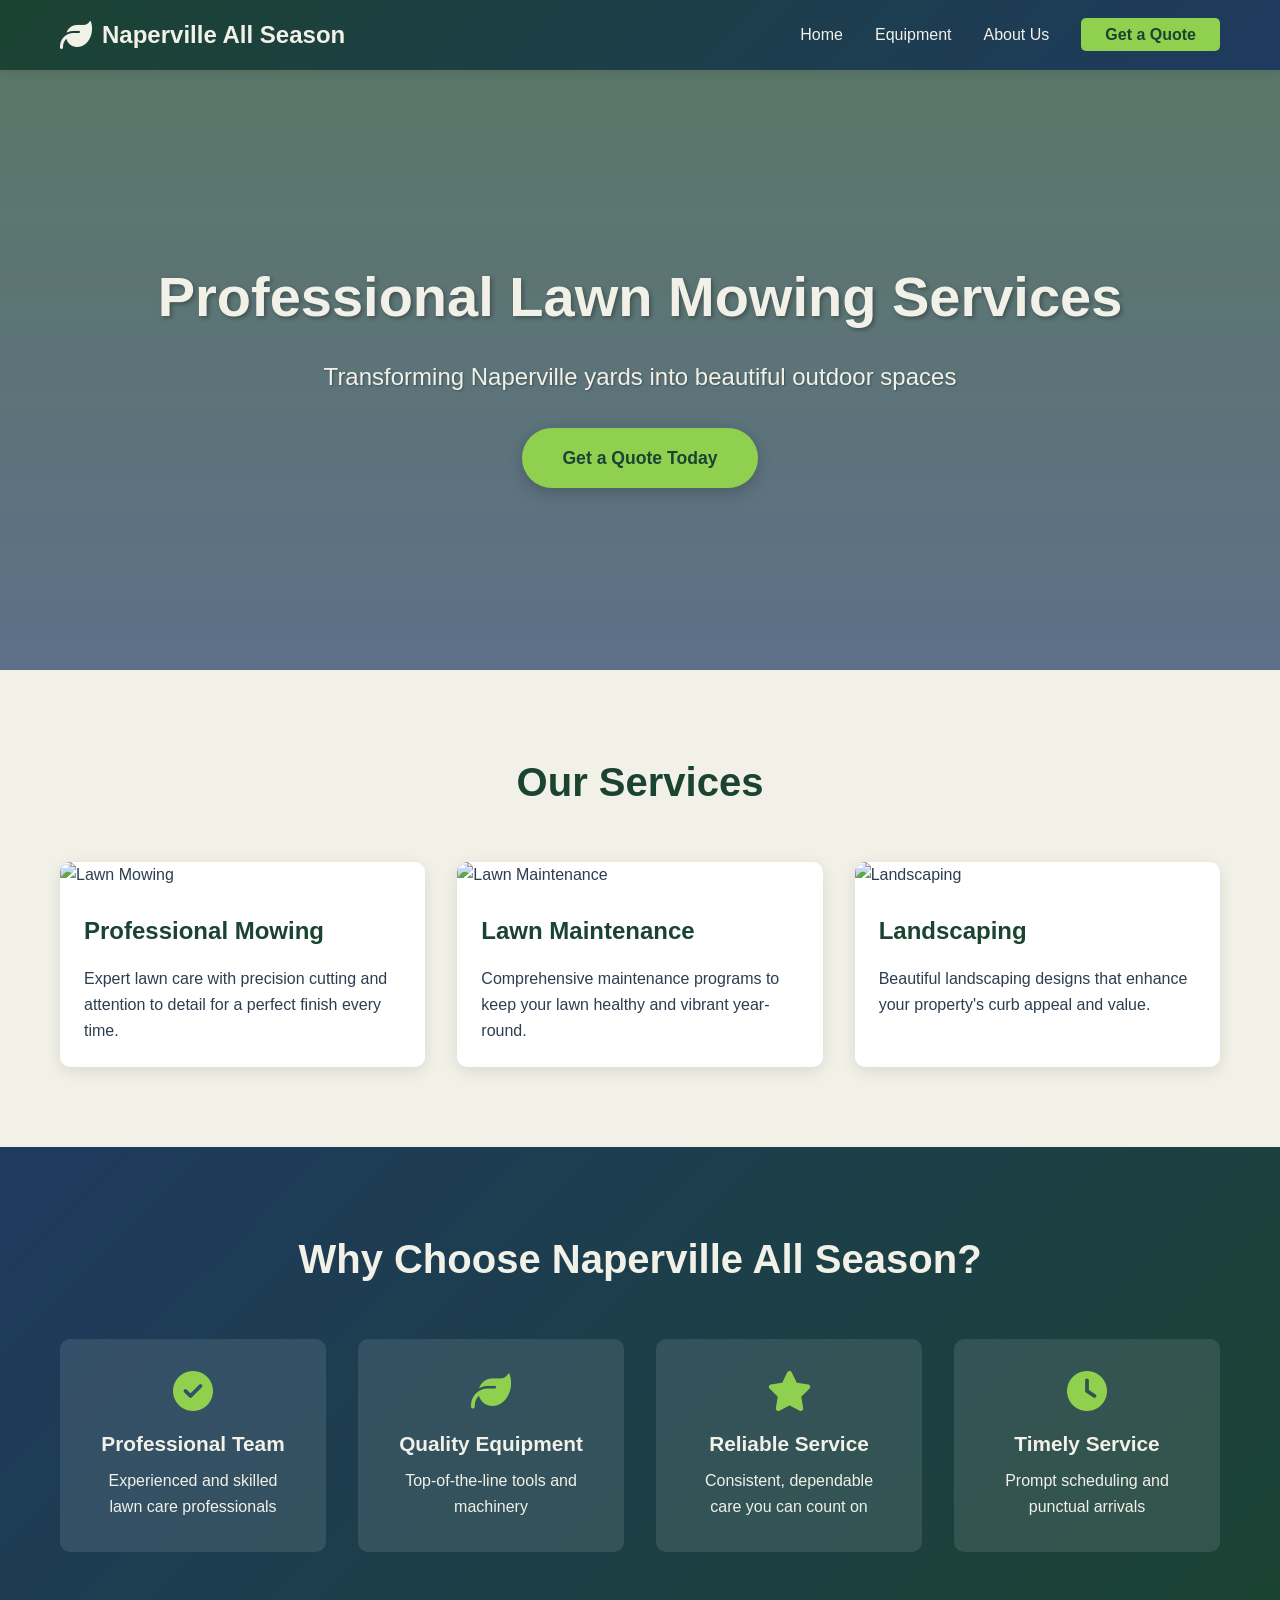
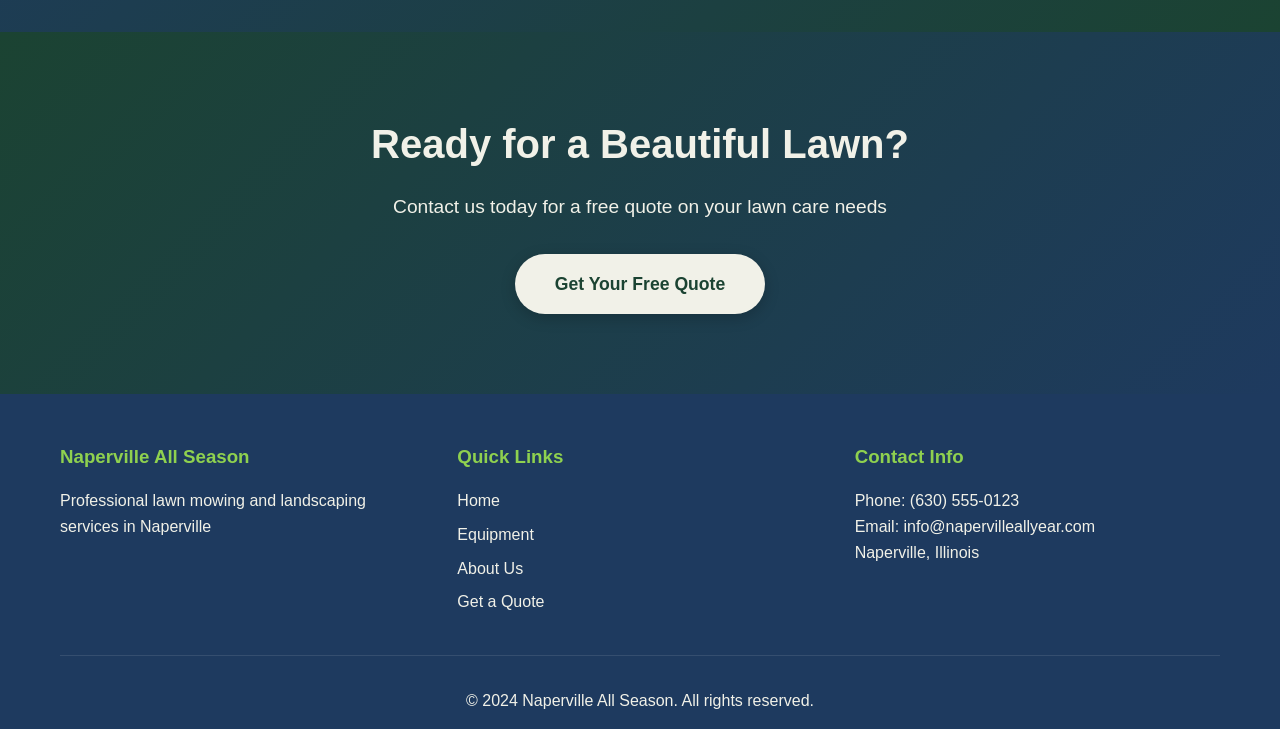
==== index.html @ 15ff48ea "Create main homepage with hero section, services, and professional layout" ====
<!DOCTYPE html>
<html lang="en">
<head>
    <meta charset="UTF-8">
    <meta name="viewport" content="width=device-width, initial-scale=1.0">
    <title>Naperville All Season - Professional Lawn Mowing Services</title>
    <link rel="stylesheet" href="styles.css">
    <link rel="stylesheet" href="https://cdnjs.cloudflare.com/ajax/libs/font-awesome/6.4.0/css/all.min.css">
</head>
<body>
    <!-- Navigation Bar -->
    <nav class="navbar">
        <div class="nav-container">
            <div class="nav-logo">
                <i class="fas fa-leaf"></i>
                <span>Naperville All Season</span>
            </div>
            <ul class="nav-menu">
                <li class="nav-item">
                    <a href="#home" class="nav-link">Home</a>
                </li>
                <li class="nav-item">
                    <a href="equipment.html" class="nav-link">Equipment</a>
                </li>
                <li class="nav-item">
                    <a href="about.html" class="nav-link">About Us</a>
                </li>
                <li class="nav-item">
                    <a href="quote.html" class="nav-link btn-quote">Get a Quote</a>
                </li>
            </ul>
            <div class="hamburger">
                <span></span>
                <span></span>
                <span></span>
            </div>
        </div>
    </nav>

    <!-- Hero Section -->
    <section id="home" class="hero">
        <div class="hero-content">
            <h1>Professional Lawn Mowing Services</h1>
            <p>Transforming Naperville yards into beautiful outdoor spaces</p>
            <a href="quote.html" class="cta-button">Get a Quote Today</a>
        </div>
    </section>

    <!-- Services Overview -->
    <section class="services">
        <div class="container">
            <h2>Our Services</h2>
            <div class="services-grid">
                <div class="service-card">
                    <img src="https://images.unsplash.com/photo-1558618666-fcd25c85cd64?w=500&h=300&fit=crop" alt="Lawn Mowing">
                    <h3>Professional Mowing</h3>
                    <p>Expert lawn care with precision cutting and attention to detail for a perfect finish every time.</p>
                </div>
                <div class="service-card">
                    <img src="https://images.unsplash.com/photo-1574943320219-553eb213f72d?w=500&h=300&fit=crop" alt="Lawn Maintenance">
                    <h3>Lawn Maintenance</h3>
                    <p>Comprehensive maintenance programs to keep your lawn healthy and vibrant year-round.</p>
                </div>
                <div class="service-card">
                    <img src="https://images.unsplash.com/photo-1574263867373-f78145192a18?w=500&h=300&fit=crop" alt="Landscaping">
                    <h3>Landscaping</h3>
                    <p>Beautiful landscaping designs that enhance your property's curb appeal and value.</p>
                </div>
            </div>
        </div>
    </section>

    <!-- Why Choose Us -->
    <section class="why-choose-us">
        <div class="container">
            <h2>Why Choose Naperville All Season?</h2>
            <div class="features-grid">
                <div class="feature">
                    <i class="fas fa-check-circle"></i>
                    <h3>Professional Team</h3>
                    <p>Experienced and skilled lawn care professionals</p>
                </div>
                <div class="feature">
                    <i class="fas fa-leaf"></i>
                    <h3>Quality Equipment</h3>
                    <p>Top-of-the-line tools and machinery</p>
                </div>
                <div class="feature">
                    <i class="fas fa-star"></i>
                    <h3>Reliable Service</h3>
                    <p>Consistent, dependable care you can count on</p>
                </div>
                <div class="feature">
                    <i class="fas fa-clock"></i>
                    <h3>Timely Service</h3>
                    <p>Prompt scheduling and punctual arrivals</p>
                </div>
            </div>
        </div>
    </section>

    <!-- Call to Action -->
    <section class="cta-section">
        <div class="container">
            <h2>Ready for a Beautiful Lawn?</h2>
            <p>Contact us today for a free quote on your lawn care needs</p>
            <a href="quote.html" class="cta-button-white">Get Your Free Quote</a>
        </div>
    </section>

    <!-- Footer -->
    <footer class="footer">
        <div class="container">
            <div class="footer-content">
                <div class="footer-section">
                    <h3>Naperville All Season</h3>
                    <p>Professional lawn mowing and landscaping services in Naperville</p>
                </div>
                <div class="footer-section">
                    <h3>Quick Links</h3>
                    <ul>
                        <li><a href="#home">Home</a></li>
                        <li><a href="equipment.html">Equipment</a></li>
                        <li><a href="about.html">About Us</a></li>
                        <li><a href="quote.html">Get a Quote</a></li>
                    </ul>
                </div>
                <div class="footer-section">
                    <h3>Contact Info</h3>
                    <p>Phone: (630) 555-0123</p>
                    <p>Email: info@napervilleallyear.com</p>
                    <p>Naperville, Illinois</p>
                </div>
            </div>
            <div class="footer-bottom">
                <p>&copy; 2024 Naperville All Season. All rights reserved.</p>
            </div>
        </div>
    </footer>

    <script src="script.js"></script>
</body>
</html>
---- styles.css ----
/* Root Color Variables */
:root {
    --dark-green: #1b4332;
    --cream: #f1f1e8;
    --navy-blue: #1e3a5f;
    --light-accent: #8fd14f;
    --text-dark: #2c3e50;
    --text-light: #f1f1e8;
    --border-color: #e0e0d8;
}

/* Reset and Base Styles */
* {
    margin: 0;
    padding: 0;
    box-sizing: border-box;
}

html {
    scroll-behavior: smooth;
}

body {
    font-family: 'Segoe UI', Tahoma, Geneva, Verdana, sans-serif;
    line-height: 1.6;
    color: var(--text-dark);
    background-color: var(--cream);
}

.container {
    max-width: 1200px;
    margin: 0 auto;
    padding: 0 20px;
}

/* Navigation Bar */
.navbar {
    background: linear-gradient(135deg, var(--dark-green) 0%, var(--navy-blue) 100%);
    padding: 1rem 0;
    position: sticky;
    top: 0;
    z-index: 100;
    box-shadow: 0 2px 10px rgba(0, 0, 0, 0.1);
}

.nav-container {
    max-width: 1200px;
    margin: 0 auto;
    padding: 0 20px;
    display: flex;
    justify-content: space-between;
    align-items: center;
}

.nav-logo {
    display: flex;
    align-items: center;
    gap: 10px;
    color: var(--cream);
    font-size: 1.5rem;
    font-weight: bold;
    text-decoration: none;
}

.nav-logo i {
    font-size: 2rem;
}

.nav-menu {
    display: flex;
    list-style: none;
    gap: 2rem;
    align-items: center;
}

.nav-link {
    color: var(--cream);
    text-decoration: none;
    transition: color 0.3s ease;
    font-weight: 500;
}

.nav-link:hover {
    color: var(--light-accent);
}

.btn-quote {
    background-color: var(--light-accent);
    color: var(--dark-green);
    padding: 0.5rem 1.5rem;
    border-radius: 5px;
    font-weight: bold;
}

.btn-quote:hover {
    background-color: #7bc947;
    color: var(--dark-green);
}

.hamburger {
    display: none;
    flex-direction: column;
    cursor: pointer;
}

.hamburger span {
    width: 25px;
    height: 3px;
    background-color: var(--cream);
    margin: 5px 0;
    transition: 0.3s;
}

/* Hero Section */
.hero {
    background: linear-gradient(rgba(27, 67, 50, 0.7), rgba(30, 58, 95, 0.7)), 
                url('https://images.unsplash.com/photo-1558618666-fcd25c85cd64?w=1200&h=600&fit=crop') center/cover;
    height: 600px;
    display: flex;
    align-items: center;
    justify-content: center;
    text-align: center;
    color: var(--cream);
}

.hero-content h1 {
    font-size: 3.5rem;
    margin-bottom: 1rem;
    text-shadow: 2px 2px 4px rgba(0, 0, 0, 0.3);
}

.hero-content p {
    font-size: 1.5rem;
    margin-bottom: 2rem;
    text-shadow: 1px 1px 2px rgba(0, 0, 0, 0.3);
}

/* CTA Button */
.cta-button {
    display: inline-block;
    background-color: var(--light-accent);
    color: var(--dark-green);
    padding: 1rem 2.5rem;
    border-radius: 50px;
    text-decoration: none;
    font-weight: bold;
    font-size: 1.1rem;
    transition: all 0.3s ease;
    box-shadow: 0 4px 15px rgba(0, 0, 0, 0.2);
}

.cta-button:hover {
    background-color: #7bc947;
    transform: translateY(-2px);
    box-shadow: 0 6px 20px rgba(0, 0, 0, 0.3);
}

.cta-button-white {
    display: inline-block;
    background-color: var(--cream);
    color: var(--dark-green);
    padding: 1rem 2.5rem;
    border-radius: 50px;
    text-decoration: none;
    font-weight: bold;
    font-size: 1.1rem;
    transition: all 0.3s ease;
    box-shadow: 0 4px 15px rgba(0, 0, 0, 0.2);
}

.cta-button-white:hover {
    background-color: #e8e8dc;
    transform: translateY(-2px);
    box-shadow: 0 6px 20px rgba(0, 0, 0, 0.3);
}

/* Services Section */
.services {
    padding: 5rem 0;
    background-color: var(--cream);
}

.services h2 {
    text-align: center;
    font-size: 2.5rem;
    color: var(--dark-green);
    margin-bottom: 3rem;
}

.services-grid {
    display: grid;
    grid-template-columns: repeat(auto-fit, minmax(300px, 1fr));
    gap: 2rem;
}

.service-card {
    background: white;
    border-radius: 10px;
    overflow: hidden;
    box-shadow: 0 4px 15px rgba(0, 0, 0, 0.1);
    transition: transform 0.3s ease, box-shadow 0.3s ease;
}

.service-card:hover {
    transform: translateY(-5px);
    box-shadow: 0 8px 25px rgba(0, 0, 0, 0.15);
}

.service-card img {
    width: 100%;
    height: 200px;
    object-fit: cover;
}

.service-card h3 {
    color: var(--dark-green);
    font-size: 1.5rem;
    padding: 1.5rem 1.5rem 0.5rem;
}

.service-card p {
    padding: 0.5rem 1.5rem 1.5rem;
    color: var(--text-dark);
    line-height: 1.6;
}

/* Why Choose Us Section */
.why-choose-us {
    padding: 5rem 0;
    background: linear-gradient(135deg, var(--navy-blue) 0%, var(--dark-green) 100%);
    color: var(--cream);
}

.why-choose-us h2 {
    text-align: center;
    font-size: 2.5rem;
    margin-bottom: 3rem;
    color: var(--cream);
}

.features-grid {
    display: grid;
    grid-template-columns: repeat(auto-fit, minmax(250px, 1fr));
    gap: 2rem;
}

.feature {
    text-align: center;
    padding: 2rem;
    background: rgba(255, 255, 255, 0.1);
    border-radius: 10px;
    transition: all 0.3s ease;
}

.feature:hover {
    background: rgba(255, 255, 255, 0.15);
    transform: translateY(-5px);
}

.feature i {
    font-size: 2.5rem;
    color: var(--light-accent);
    margin-bottom: 1rem;
}

.feature h3 {
    font-size: 1.3rem;
    margin-bottom: 0.5rem;
}

.feature p {
    font-size: 1rem;
}

/* CTA Section */
.cta-section {
    padding: 5rem 0;
    background: linear-gradient(135deg, var(--dark-green) 0%, var(--navy-blue) 100%);
    text-align: center;
    color: var(--cream);
}

.cta-section h2 {
    font-size: 2.5rem;
    margin-bottom: 1rem;
}

.cta-section p {
    font-size: 1.2rem;
    margin-bottom: 2rem;
}

/* Footer */
.footer {
    background-color: var(--navy-blue);
    color: var(--cream);
    padding: 3rem 0 1rem;
}

.footer-content {
    display: grid;
    grid-template-columns: repeat(auto-fit, minmax(250px, 1fr));
    gap: 2rem;
    margin-bottom: 2rem;
}

.footer-section h3 {
    color: var(--light-accent);
    margin-bottom: 1rem;
}

.footer-section ul {
    list-style: none;
}

.footer-section ul li {
    margin-bottom: 0.5rem;
}

.footer-section a {
    color: var(--cream);
    text-decoration: none;
    transition: color 0.3s ease;
}

.footer-section a:hover {
    color: var(--light-accent);
}

.footer-bottom {
    text-align: center;
    padding-top: 2rem;
    border-top: 1px solid rgba(255, 255, 255, 0.1);
    color: var(--cream);
}

/* Responsive Design */
@media (max-width: 768px) {
    .hamburger {
        display: flex;
    }

    .nav-menu {
        display: none;
    }

    .nav-menu.active {
        position: absolute;
        top: 70px;
        left: 0;
        width: 100%;
        background: var(--dark-green);
        flex-direction: column;
        display: flex;
        gap: 0;
        padding: 1rem 0;
    }

    .nav-item {
        width: 100%;
        padding: 1rem;
        text-align: center;
    }

    .hero {
        height: 400px;
    }

    .hero-content h1 {
        font-size: 2rem;
    }

    .hero-content p {
        font-size: 1rem;
    }

    .services h2,
    .why-choose-us h2,
    .cta-section h2 {
        font-size: 2rem;
    }

    .services-grid,
    .features-grid {
        grid-template-columns: 1fr;
    }
}

@media (max-width: 480px) {
    .nav-logo span {
        display: none;
    }

    .hero {
        height: 300px;
    }

    .hero-content h1 {
        font-size: 1.5rem;
    }

    .cta-button,
    .cta-button-white {
        padding: 0.75rem 1.5rem;
        font-size: 1rem;
    }
}
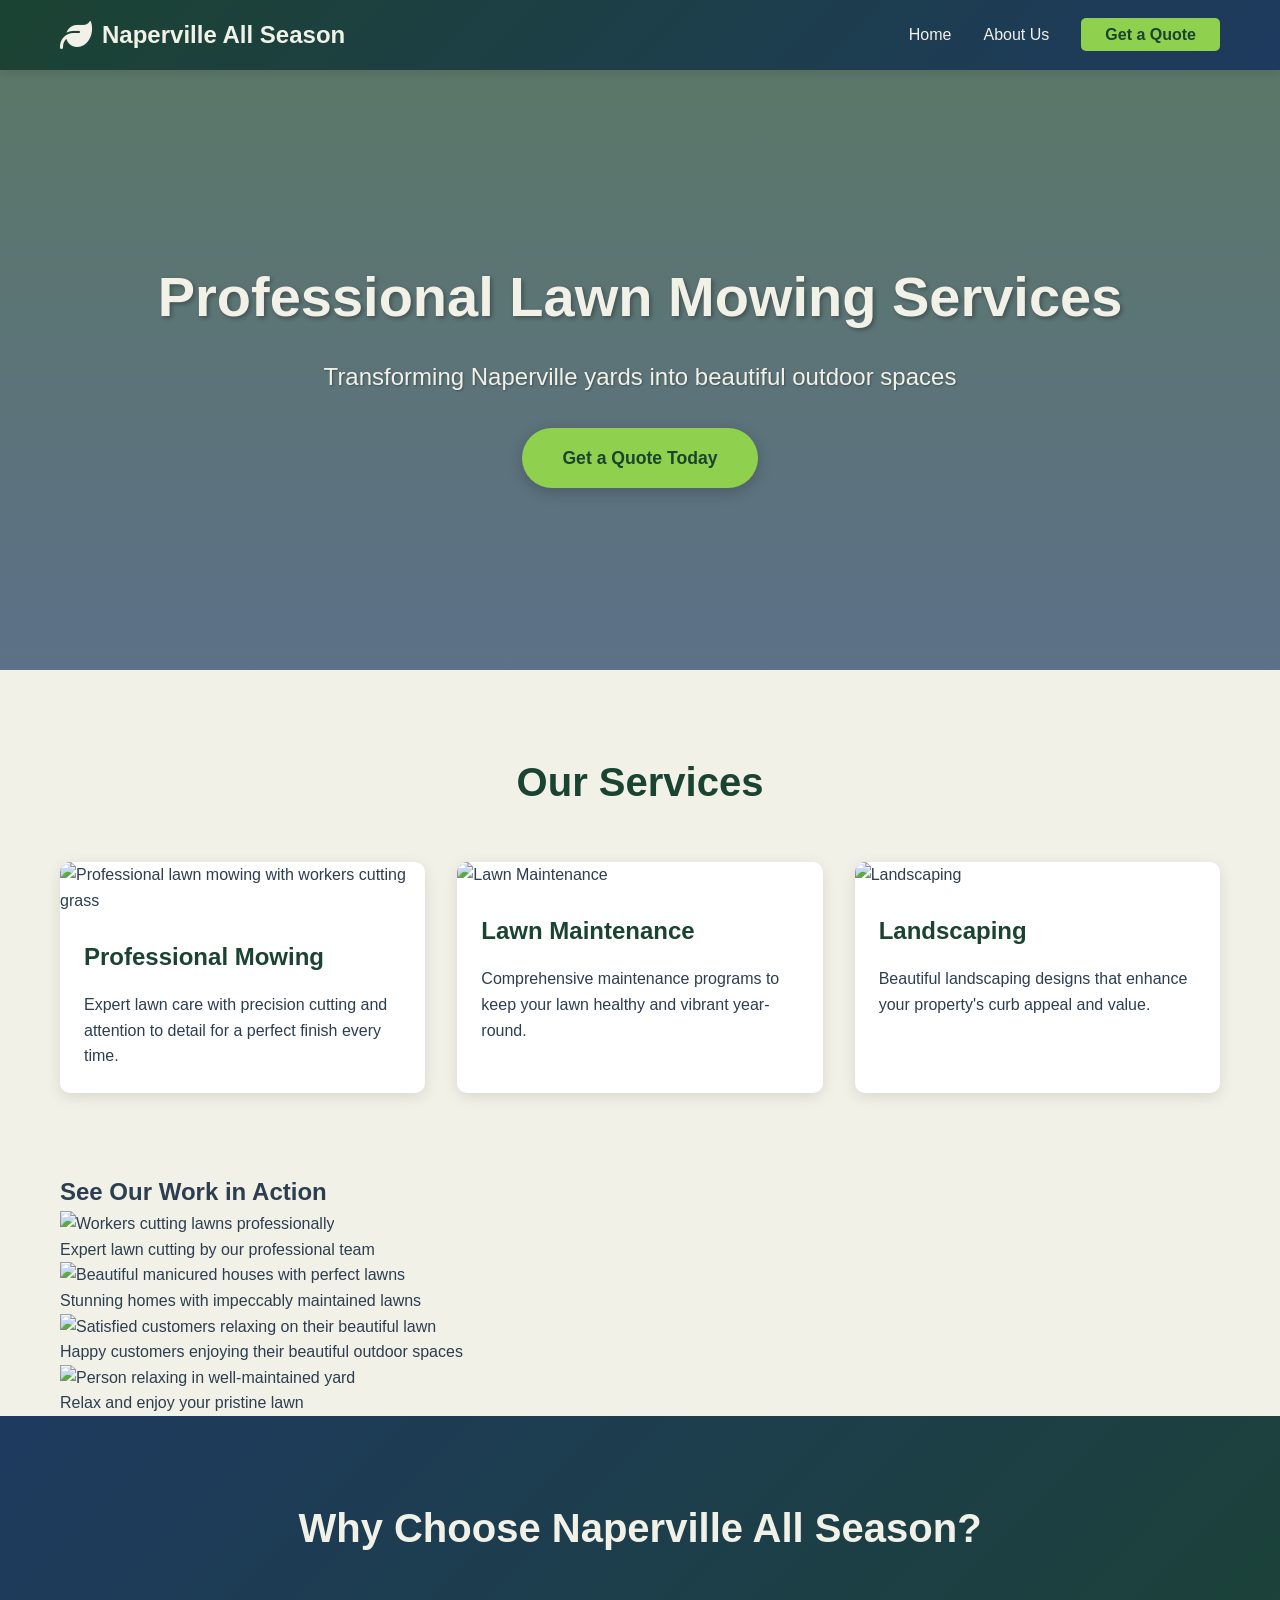
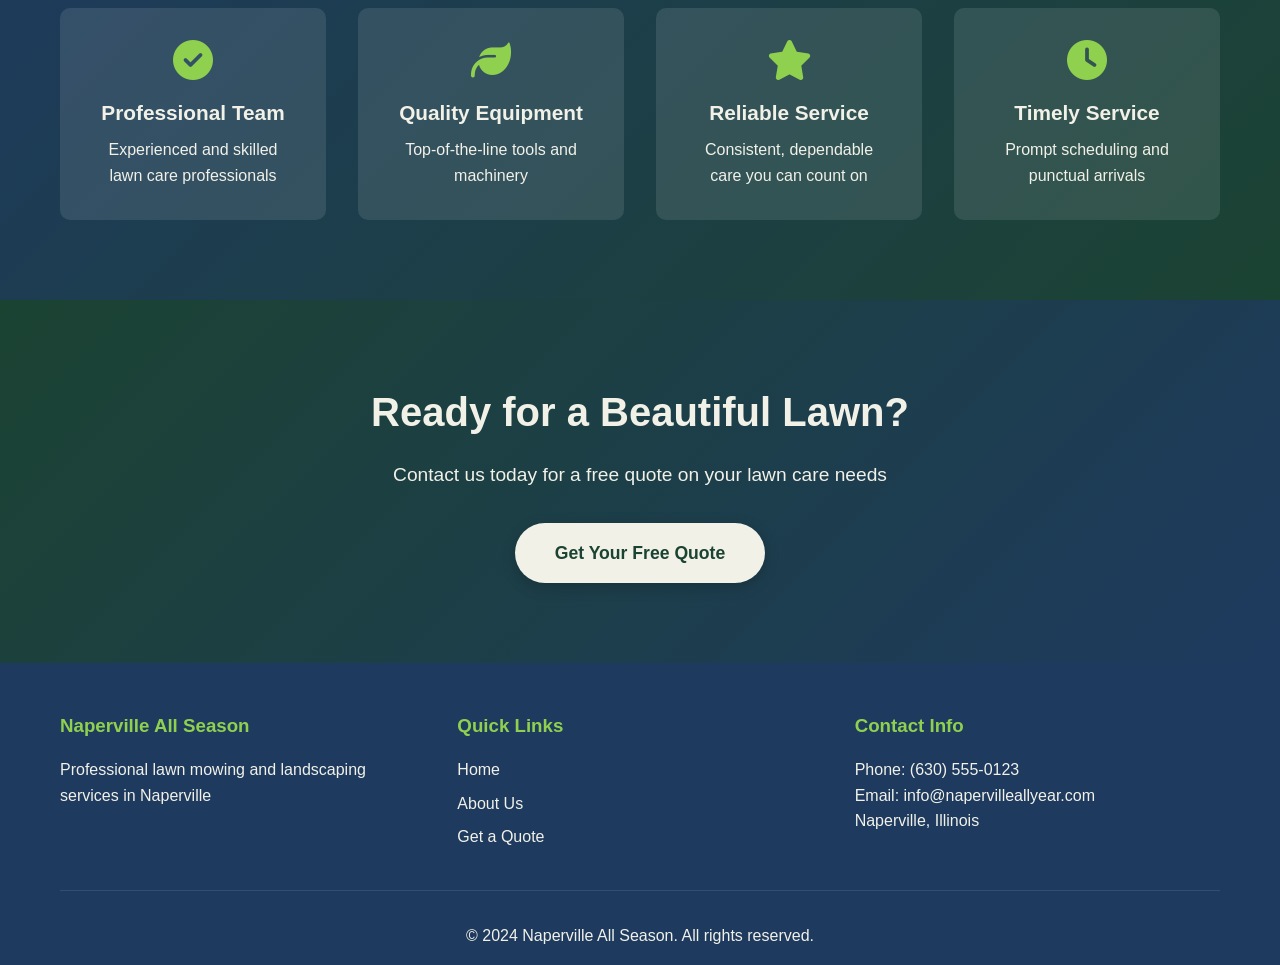
==== commit 032e230c: "Add gallery section with photos and remove Equipment link from navigation" ====
--- a/index.html
+++ b/index.html
@@ -18,9 +18,6 @@
             <ul class="nav-menu">
                 <li class="nav-item">
                     <a href="#home" class="nav-link">Home</a>
-                </li>
-                <li class="nav-item">
-                    <a href="equipment.html" class="nav-link">Equipment</a>
                 </li>
                 <li class="nav-item">
                     <a href="about.html" class="nav-link">About Us</a>
@@ -52,7 +49,7 @@
             <h2>Our Services</h2>
             <div class="services-grid">
                 <div class="service-card">
-                    <img src="https://images.unsplash.com/photo-1558618666-fcd25c85cd64?w=500&h=300&fit=crop" alt="Lawn Mowing">
+                    <img src="https://images.unsplash.com/photo-1599599810694-b5ac4dd0b54e?w=500&h=300&fit=crop" alt="Professional lawn mowing with workers cutting grass">
                     <h3>Professional Mowing</h3>
                     <p>Expert lawn care with precision cutting and attention to detail for a perfect finish every time.</p>
                 </div>
@@ -65,6 +62,31 @@
                     <img src="https://images.unsplash.com/photo-1574263867373-f78145192a18?w=500&h=300&fit=crop" alt="Landscaping">
                     <h3>Landscaping</h3>
                     <p>Beautiful landscaping designs that enhance your property's curb appeal and value.</p>
+                </div>
+            </div>
+        </div>
+    </section>
+
+    <!-- Gallery Section with Photos -->
+    <section class="gallery-section">
+        <div class="container">
+            <h2>See Our Work in Action</h2>
+            <div class="gallery-grid">
+                <div class="gallery-item">
+                    <img src="https://images.unsplash.com/photo-1552321554-5fefe8c9ef14?w=500&h=400&fit=crop" alt="Workers cutting lawns professionally">
+                    <p>Expert lawn cutting by our professional team</p>
+                </div>
+                <div class="gallery-item">
+                    <img src="https://images.unsplash.com/photo-1529148482759-b2e0b6e9b9d9?w=500&h=400&fit=crop" alt="Beautiful manicured houses with perfect lawns">
+                    <p>Stunning homes with impeccably maintained lawns</p>
+                </div>
+                <div class="gallery-item">
+                    <img src="https://images.unsplash.com/photo-1475924156734-496f6cac6e44?w=500&h=400&fit=crop" alt="Satisfied customers relaxing on their beautiful lawn">
+                    <p>Happy customers enjoying their beautiful outdoor spaces</p>
+                </div>
+                <div class="gallery-item">
+                    <img src="https://images.unsplash.com/photo-1560448204-e02f11cb3dba?w=500&h=400&fit=crop" alt="Person relaxing in well-maintained yard">
+                    <p>Relax and enjoy your pristine lawn</p>
                 </div>
             </div>
         </div>
@@ -120,7 +142,6 @@
                     <h3>Quick Links</h3>
                     <ul>
                         <li><a href="#home">Home</a></li>
-                        <li><a href="equipment.html">Equipment</a></li>
                         <li><a href="about.html">About Us</a></li>
                         <li><a href="quote.html">Get a Quote</a></li>
                     </ul>
--- a/styles.css
+++ b/styles.css
@@ -114,7 +114,7 @@
 /* Hero Section */
 .hero {
     background: linear-gradient(rgba(27, 67, 50, 0.7), rgba(30, 58, 95, 0.7)), 
-                url('https://images.unsplash.com/photo-1558618666-fcd25c85cd64?w=1200&h=600&fit=crop') center/cover;
+                url('https://images.unsplash.com/photo-1578500494198-246f612d03b3?w=1200&h=600&fit=crop') center/cover;
     height: 600px;
     display: flex;
     align-items: center;
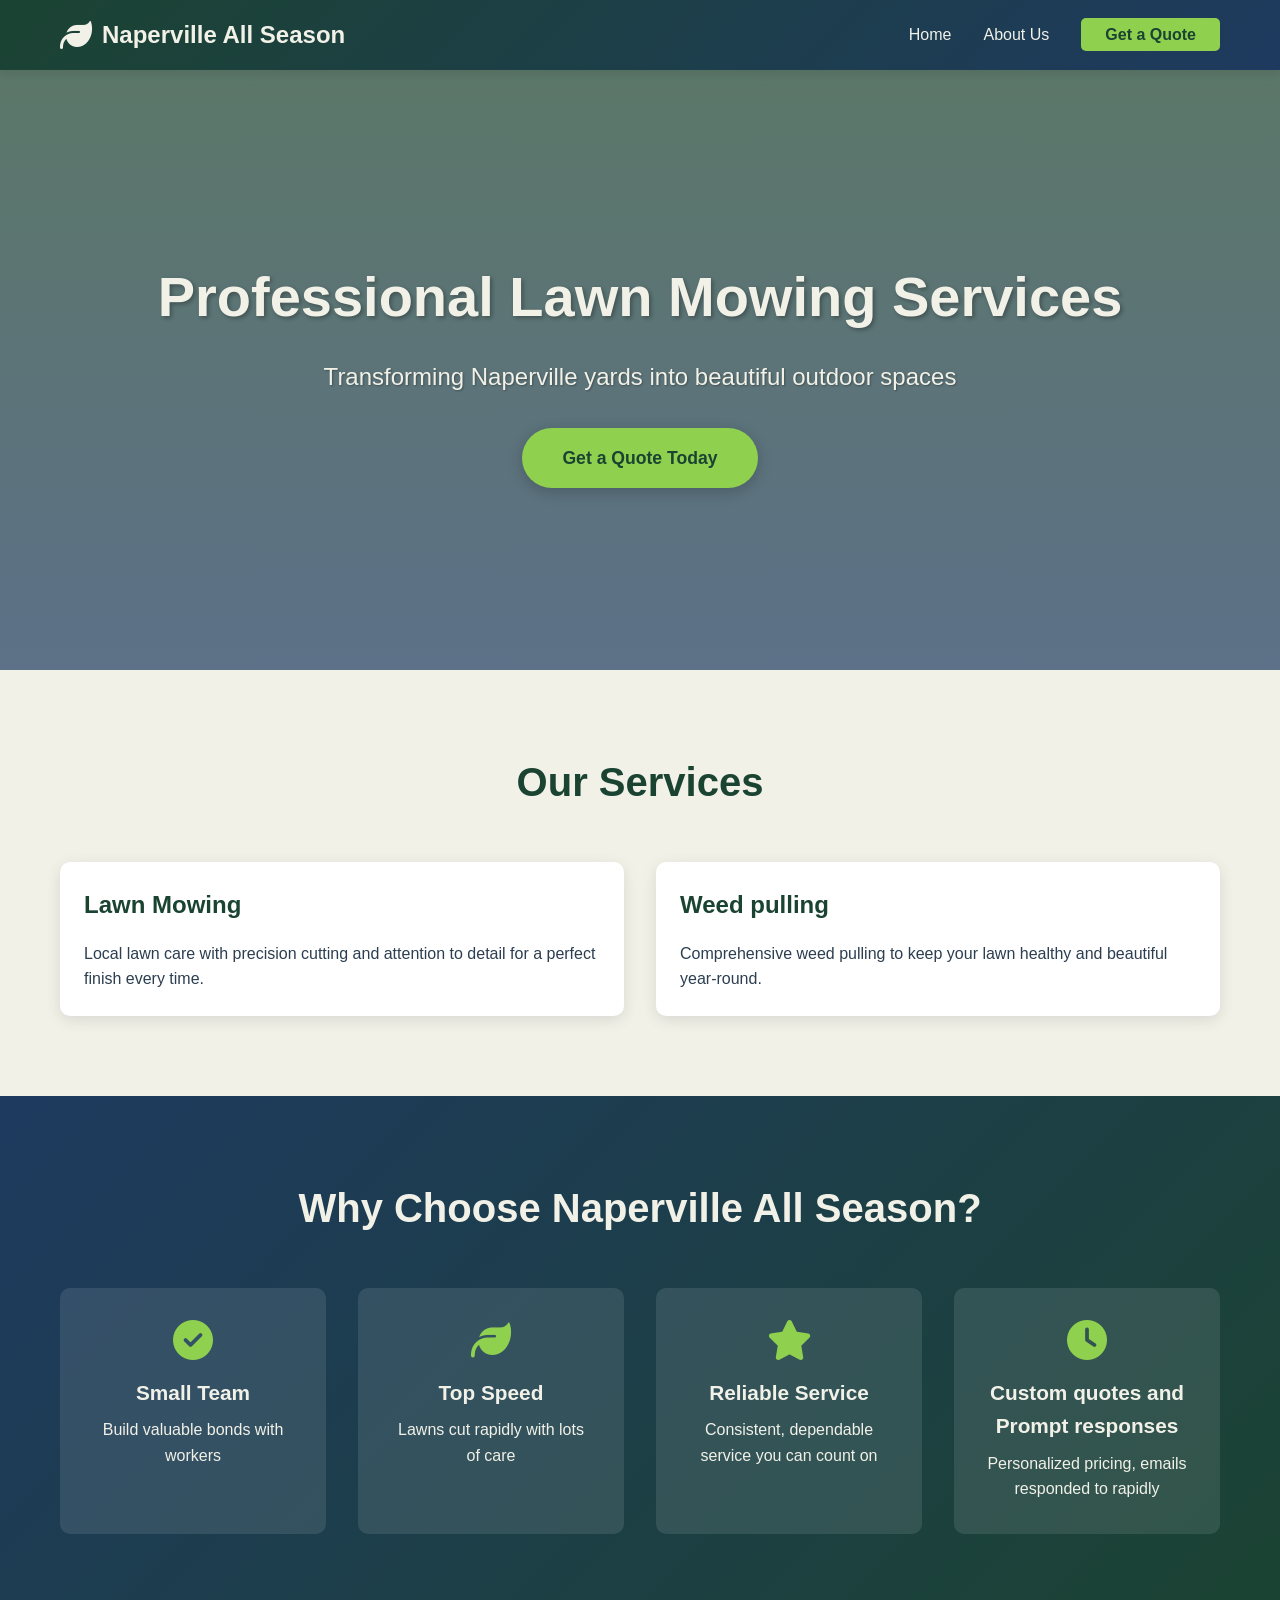
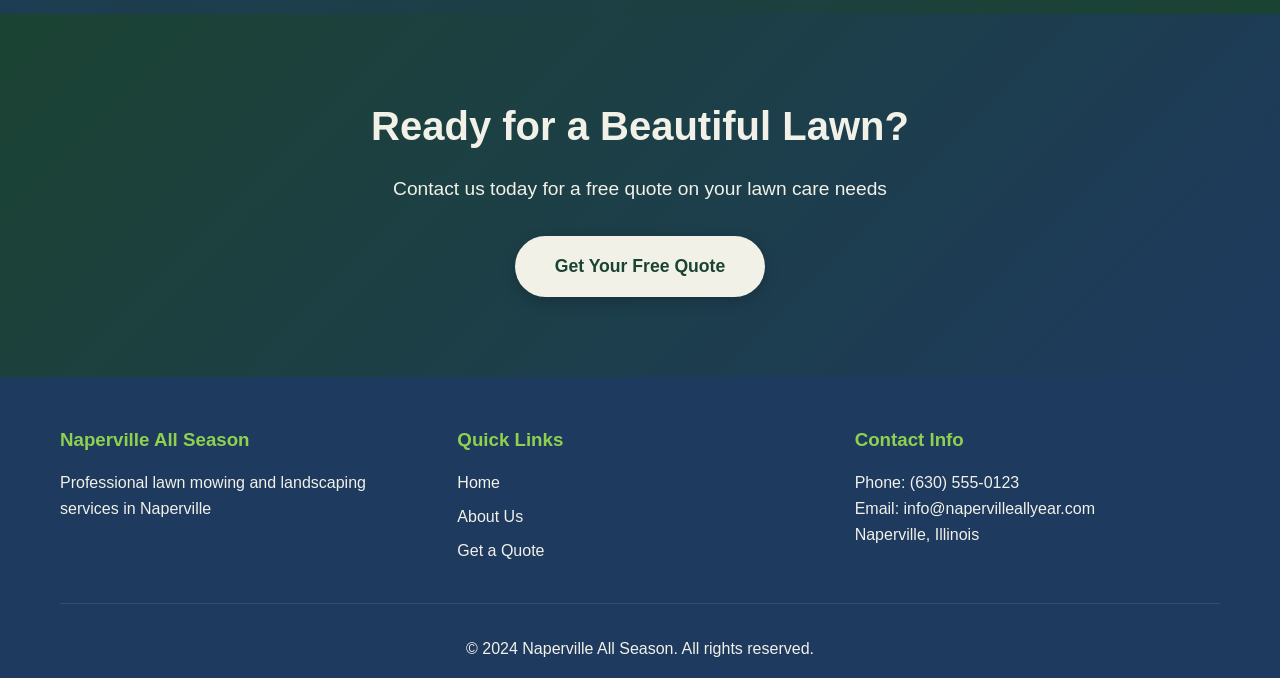
==== commit df64c1e6: "Update service descriptions and remove gallery section" ====
--- a/index.html
+++ b/index.html
@@ -49,44 +49,12 @@
             <h2>Our Services</h2>
             <div class="services-grid">
                 <div class="service-card">
-                    <img src="https://images.unsplash.com/photo-1599599810694-b5ac4dd0b54e?w=500&h=300&fit=crop" alt="Professional lawn mowing with workers cutting grass">
-                    <h3>Professional Mowing</h3>
-                    <p>Expert lawn care with precision cutting and attention to detail for a perfect finish every time.</p>
+                    <h3>Lawn Mowing</h3>
+                    <p>Local lawn care with precision cutting and attention to detail for a perfect finish every time.</p>
                 </div>
                 <div class="service-card">
-                    <img src="https://images.unsplash.com/photo-1574943320219-553eb213f72d?w=500&h=300&fit=crop" alt="Lawn Maintenance">
-                    <h3>Lawn Maintenance</h3>
-                    <p>Comprehensive maintenance programs to keep your lawn healthy and vibrant year-round.</p>
-                </div>
-                <div class="service-card">
-                    <img src="https://images.unsplash.com/photo-1574263867373-f78145192a18?w=500&h=300&fit=crop" alt="Landscaping">
-                    <h3>Landscaping</h3>
-                    <p>Beautiful landscaping designs that enhance your property's curb appeal and value.</p>
-                </div>
-            </div>
-        </div>
-    </section>
-
-    <!-- Gallery Section with Photos -->
-    <section class="gallery-section">
-        <div class="container">
-            <h2>See Our Work in Action</h2>
-            <div class="gallery-grid">
-                <div class="gallery-item">
-                    <img src="https://images.unsplash.com/photo-1552321554-5fefe8c9ef14?w=500&h=400&fit=crop" alt="Workers cutting lawns professionally">
-                    <p>Expert lawn cutting by our professional team</p>
-                </div>
-                <div class="gallery-item">
-                    <img src="https://images.unsplash.com/photo-1529148482759-b2e0b6e9b9d9?w=500&h=400&fit=crop" alt="Beautiful manicured houses with perfect lawns">
-                    <p>Stunning homes with impeccably maintained lawns</p>
-                </div>
-                <div class="gallery-item">
-                    <img src="https://images.unsplash.com/photo-1475924156734-496f6cac6e44?w=500&h=400&fit=crop" alt="Satisfied customers relaxing on their beautiful lawn">
-                    <p>Happy customers enjoying their beautiful outdoor spaces</p>
-                </div>
-                <div class="gallery-item">
-                    <img src="https://images.unsplash.com/photo-1560448204-e02f11cb3dba?w=500&h=400&fit=crop" alt="Person relaxing in well-maintained yard">
-                    <p>Relax and enjoy your pristine lawn</p>
+                    <h3>Weed pulling</h3>
+                    <p>Comprehensive weed pulling to keep your lawn healthy and beautiful year-round.</p>
                 </div>
             </div>
         </div>
@@ -99,23 +67,23 @@
             <div class="features-grid">
                 <div class="feature">
                     <i class="fas fa-check-circle"></i>
-                    <h3>Professional Team</h3>
-                    <p>Experienced and skilled lawn care professionals</p>
+                    <h3>Small Team</h3>
+                    <p>Build valuable bonds with workers</p>
                 </div>
                 <div class="feature">
                     <i class="fas fa-leaf"></i>
-                    <h3>Quality Equipment</h3>
-                    <p>Top-of-the-line tools and machinery</p>
+                    <h3>Top Speed</h3>
+                    <p>Lawns cut rapidly with lots of care</p>
                 </div>
                 <div class="feature">
                     <i class="fas fa-star"></i>
                     <h3>Reliable Service</h3>
-                    <p>Consistent, dependable care you can count on</p>
+                    <p>Consistent, dependable service you can count on</p>
                 </div>
                 <div class="feature">
                     <i class="fas fa-clock"></i>
-                    <h3>Timely Service</h3>
-                    <p>Prompt scheduling and punctual arrivals</p>
+                    <h3>Custom quotes and Prompt responses</h3>
+                    <p>Personalized pricing, emails responded to rapidly</p>
                 </div>
             </div>
         </div>
